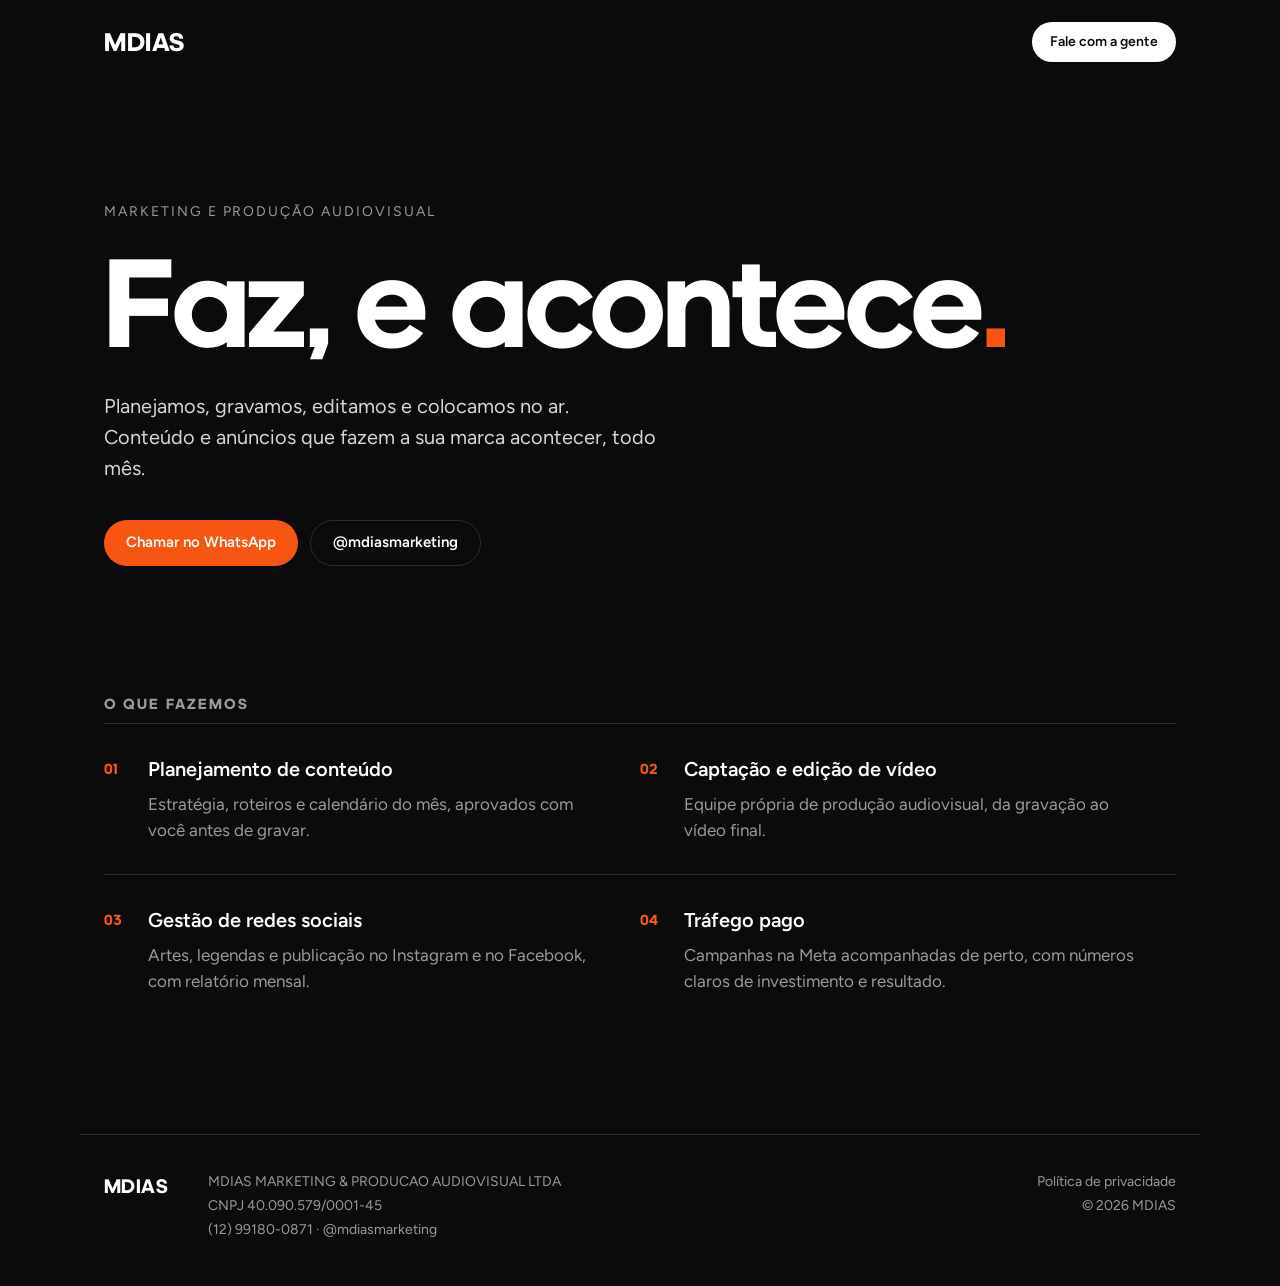
==== index.html @ f8f6e83b "Site institucional simples e política de privacidade Co-Authored-By: Claude Opus 5.5 <noreply@anthro" ====
<!doctype html>
<html lang="pt-BR">
<head>
<meta charset="utf-8">
<meta name="viewport" content="width=device-width, initial-scale=1">
<title>MDIAS · Marketing e produção audiovisual</title>
<meta name="description" content="MDIAS: marketing, produção de conteúdo, captação de vídeo e tráfego pago. Faz, e acontece.">
<meta property="og:title" content="MDIAS · Marketing e produção audiovisual">
<meta property="og:description" content="Faz, e acontece.">
<meta property="og:type" content="website">
<meta property="og:url" content="https://mdiasmarketing.com.br/">
<meta property="og:image" content="https://mdiasmarketing.com.br/icons/icon-512.png">
<meta name="theme-color" content="#0B0B0B">
<link rel="icon" type="image/png" sizes="32x32" href="/icons/favicon-32.png">
<link rel="apple-touch-icon" href="/icons/apple-touch-icon.png">
<link rel="preload" href="/fonts/adineue-bold.woff2" as="font" type="font/woff2" crossorigin>
<link rel="preconnect" href="https://fonts.googleapis.com">
<link rel="preconnect" href="https://fonts.gstatic.com" crossorigin>
<link rel="stylesheet" href="https://fonts.googleapis.com/css2?family=Figtree:wght@400;500;600&display=swap">
<link rel="stylesheet" href="/estilo.css">
<script type="application/ld+json">
{"@context":"https://schema.org","@type":"Organization","name":"MDIAS","legalName":"MDIAS MARKETING & PRODUCAO AUDIOVISUAL LTDA","taxID":"40.090.579/0001-45","url":"https://mdiasmarketing.com.br/","telephone":"+55-12-99180-0871","sameAs":["https://www.instagram.com/mdiasmarketing/"]}
</script>
</head>
<body>
<header class="topo">
  <a href="/" class="marca" aria-label="MDIAS, início">MDIAS</a>
  <a class="btn btn-claro" href="https://wa.me/5512991800871?text=Ol%C3%A1%2C%20vim%20pelo%20site%20da%20MDIAS." target="_blank" rel="noopener">Fale com a gente</a>
</header>

<main>
  <section class="hero">
    <p class="sobre">Marketing e produção audiovisual</p>
    <h1>Faz, e acontece<span class="ponto">.</span></h1>
    <p class="lead">Planejamos, gravamos, editamos e colocamos no ar. Conteúdo e anúncios que fazem a sua marca acontecer, todo mês.</p>
    <div class="acoes">
      <a class="btn btn-laranja" href="https://wa.me/5512991800871?text=Ol%C3%A1%2C%20vim%20pelo%20site%20da%20MDIAS." target="_blank" rel="noopener">Chamar no WhatsApp</a>
      <a class="btn btn-linha" href="https://www.instagram.com/mdiasmarketing/" target="_blank" rel="noopener">@mdiasmarketing</a>
    </div>
  </section>

  <section class="servicos" aria-labelledby="servicos-t">
    <h2 id="servicos-t">O que fazemos</h2>
    <ol>
      <li><span class="n">01</span><div><h3>Planejamento de conteúdo</h3><p>Estratégia, roteiros e calendário do mês, aprovados com você antes de gravar.</p></div></li>
      <li><span class="n">02</span><div><h3>Captação e edição de vídeo</h3><p>Equipe própria de produção audiovisual, da gravação ao vídeo final.</p></div></li>
      <li><span class="n">03</span><div><h3>Gestão de redes sociais</h3><p>Artes, legendas e publicação no Instagram e no Facebook, com relatório mensal.</p></div></li>
      <li><span class="n">04</span><div><h3>Tráfego pago</h3><p>Campanhas na Meta acompanhadas de perto, com números claros de investimento e resultado.</p></div></li>
    </ol>
  </section>
</main>

<footer class="rodape">
  <div class="rod-marca">MDIAS</div>
  <div class="rod-dados">
    <p>MDIAS MARKETING &amp; PRODUCAO AUDIOVISUAL LTDA</p>
    <p>CNPJ 40.090.579/0001-45</p>
    <p><a href="tel:+5512991800871">(12) 99180-0871</a> · <a href="https://www.instagram.com/mdiasmarketing/" target="_blank" rel="noopener">@mdiasmarketing</a></p>
  </div>
  <div class="rod-links"><a href="/privacidade">Política de privacidade</a><span>© <span id="ano">2026</span> MDIAS</span></div>
</footer>
<script>document.getElementById("ano").textContent = new Date().getFullYear();</script>
</body>
</html>
---- estilo.css ----
@font-face { font-family: "Adineue PRO"; src: url(/fonts/adineue-bold.woff2) format("woff2"); font-weight: 700; font-display: swap; }
@font-face { font-family: "Adineue PRO"; src: url(/fonts/adineue-regular.woff2) format("woff2"); font-weight: 400; font-display: swap; }
:root { --preto: #0B0B0B; --branco: #FFFFFF; --laranja: #F65612; --cinza: #9A9A9A; --linha: rgba(255,255,255,.14); --max: 1120px; }
* { box-sizing: border-box; }
html { -webkit-text-size-adjust: 100%; }
body { margin: 0; background: var(--preto); color: var(--branco); font-family: Figtree, system-ui, -apple-system, "Segoe UI", sans-serif; font-size: 17px; line-height: 1.55; -webkit-font-smoothing: antialiased; }
a { color: inherit; }
.topo, main, .rodape { max-width: var(--max); margin: 0 auto; padding-left: 24px; padding-right: 24px; }
.topo { display: flex; align-items: center; justify-content: space-between; gap: 16px; padding-top: 22px; padding-bottom: 22px; }
.marca, .rod-marca { font-family: "Adineue PRO", Figtree, sans-serif; font-weight: 700; font-size: 26px; letter-spacing: .02em; text-decoration: none; }
.btn { display: inline-flex; align-items: center; justify-content: center; min-height: 46px; padding: 0 22px; border-radius: 99px; font-weight: 600; font-size: 15px; text-decoration: none; white-space: nowrap; transition: transform .15s ease, background .15s ease, border-color .15s ease; }
.btn:hover { transform: translateY(-1px); }
.btn:focus-visible { outline: 2px solid var(--laranja); outline-offset: 3px; }
.btn-laranja { background: var(--laranja); color: var(--branco); }
.btn-laranja:hover { background: #ff6a2b; }
.btn-linha { border: 1px solid var(--linha); }
.btn-linha:hover { border-color: var(--branco); }
.btn-claro { background: var(--branco); color: var(--preto); min-height: 40px; padding: 0 18px; font-size: 14px; }
.hero { padding: 13vh 0 14vh; }
.sobre { margin: 0 0 18px; color: var(--cinza); font-size: 14px; letter-spacing: .14em; text-transform: uppercase; }
h1 { margin: 0; font-family: "Adineue PRO", Figtree, sans-serif; font-weight: 700; font-size: clamp(48px, 10vw, 128px); line-height: .95; letter-spacing: -.01em; }
.ponto { color: var(--laranja); }
.lead { max-width: 560px; margin: 28px 0 36px; color: #D6D6D6; font-size: clamp(17px, 2vw, 20px); }
.acoes { display: flex; gap: 12px; flex-wrap: wrap; }
.servicos { padding: 0 0 110px; }
.servicos h2 { margin: 0 0 8px; font-family: "Adineue PRO", Figtree, sans-serif; font-weight: 700; font-size: 15px; letter-spacing: .14em; text-transform: uppercase; color: var(--cinza); }
.servicos ol { list-style: none; margin: 0; padding: 0; display: grid; grid-template-columns: repeat(2, 1fr); }
.servicos li { display: flex; gap: 18px; padding: 30px 28px 30px 0; border-top: 1px solid var(--linha); }
.n { flex: none; width: 26px; color: var(--laranja); font-family: "Adineue PRO", Figtree, sans-serif; font-weight: 700; font-size: 15px; padding-top: 3px; }
.servicos h3 { margin: 0 0 6px; font-size: 20px; font-weight: 600; }
.servicos p { margin: 0; color: var(--cinza); }
.rodape { display: grid; grid-template-columns: auto 1fr auto; gap: 24px 40px; align-items: start; padding-top: 36px; padding-bottom: 44px; border-top: 1px solid var(--linha); font-size: 14px; color: var(--cinza); }
.rod-marca { color: var(--branco); font-size: 20px; }
.rod-dados p { margin: 0 0 2px; }
.rod-dados a, .rod-links a { text-decoration: none; }
.rod-dados a:hover, .rod-links a:hover { color: var(--branco); }
.rod-links { display: flex; flex-direction: column; align-items: flex-end; gap: 2px; }
/* página de texto (privacidade) */
.texto { max-width: 720px; padding: 48px 0 96px; }
.texto h1 { font-size: clamp(36px, 6vw, 56px); margin-bottom: 8px; }
.texto .data { color: var(--cinza); font-size: 14px; margin: 0 0 32px; }
.texto h2 { font-size: 19px; font-weight: 600; margin: 36px 0 8px; }
.texto p, .texto li { color: #D6D6D6; }
.texto ul { padding-left: 20px; }
@media (max-width: 760px) {
  .servicos ol { grid-template-columns: 1fr; }
  .servicos li { padding-right: 0; }
  .rodape { grid-template-columns: 1fr; }
  .rod-links { align-items: flex-start; }
  .rodape { font-size: 13px; }
  .topo, main, .rodape { padding-left: 16px; padding-right: 16px; }
  .hero { padding: 9vh 0 11vh; }
}
@media (prefers-reduced-motion: reduce) { .btn { transition: none; } .btn:hover { transform: none; } }
b, strong { font-weight: 600; }
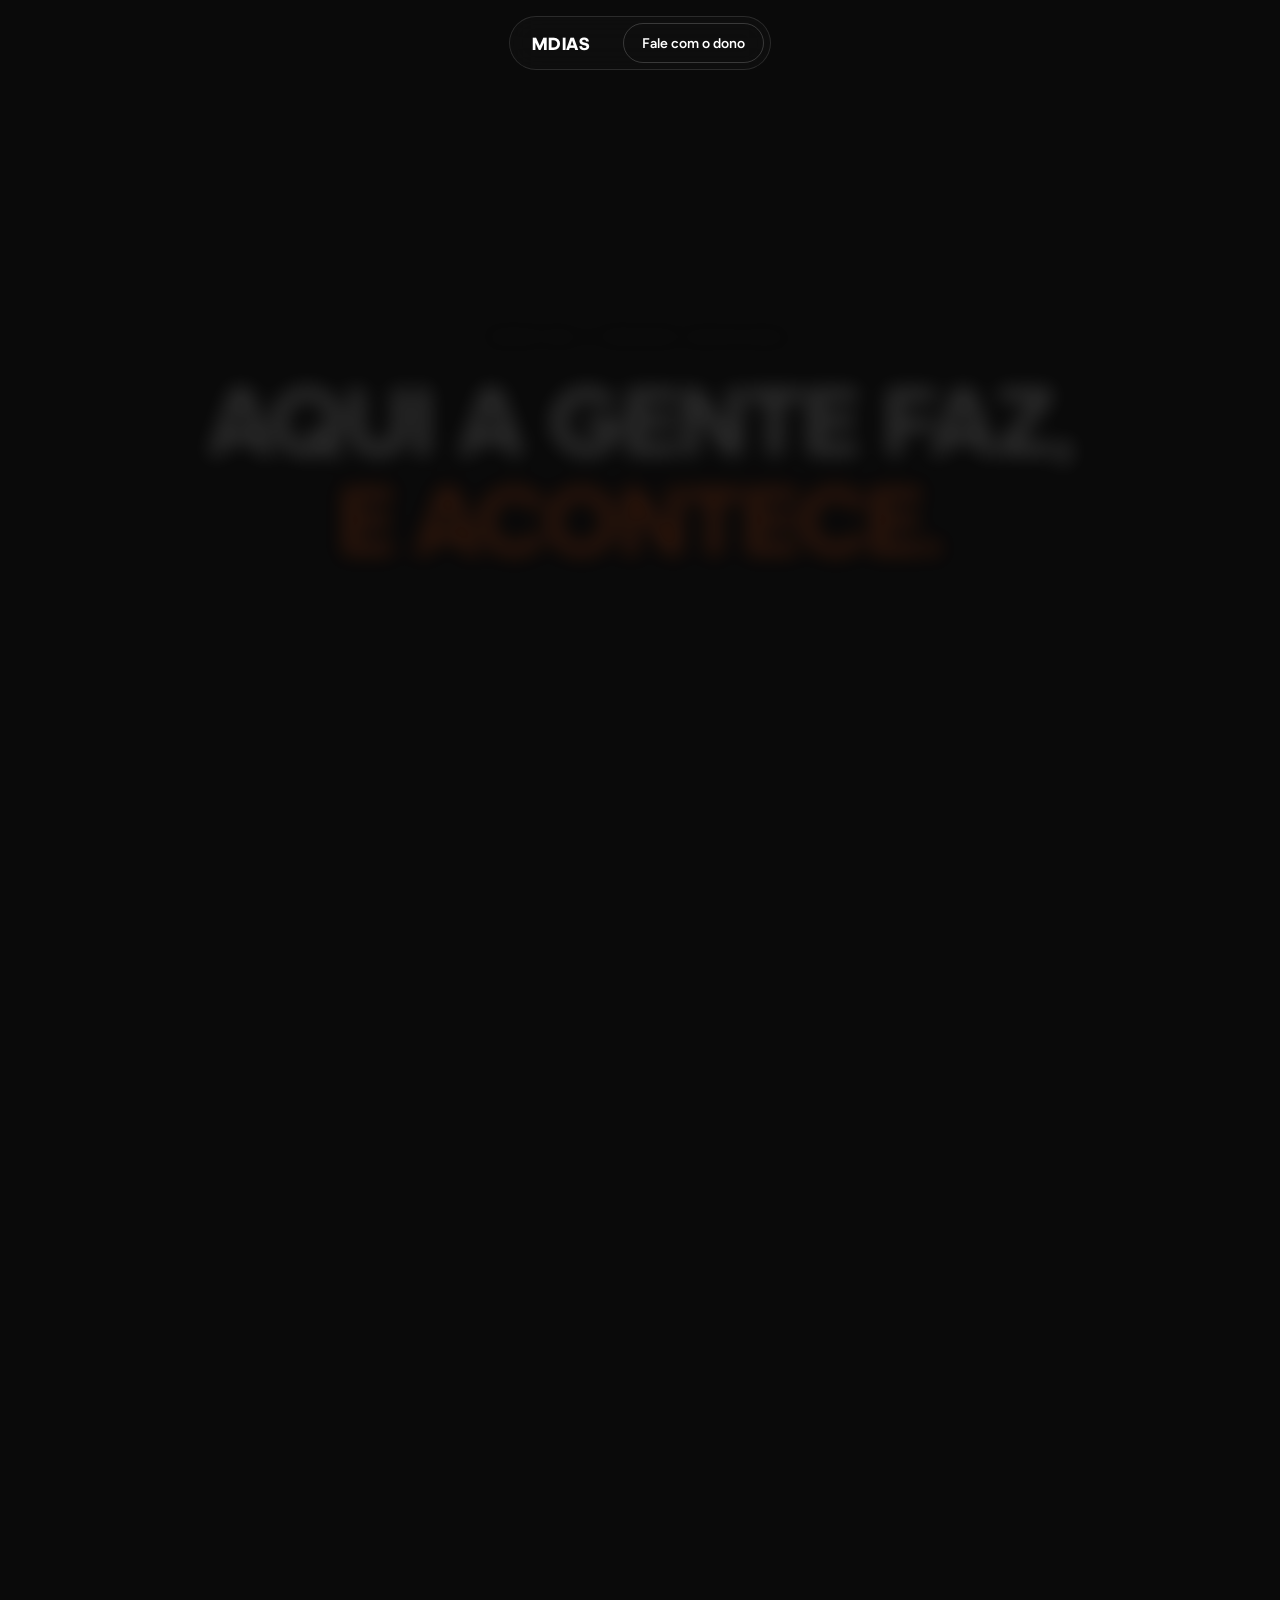
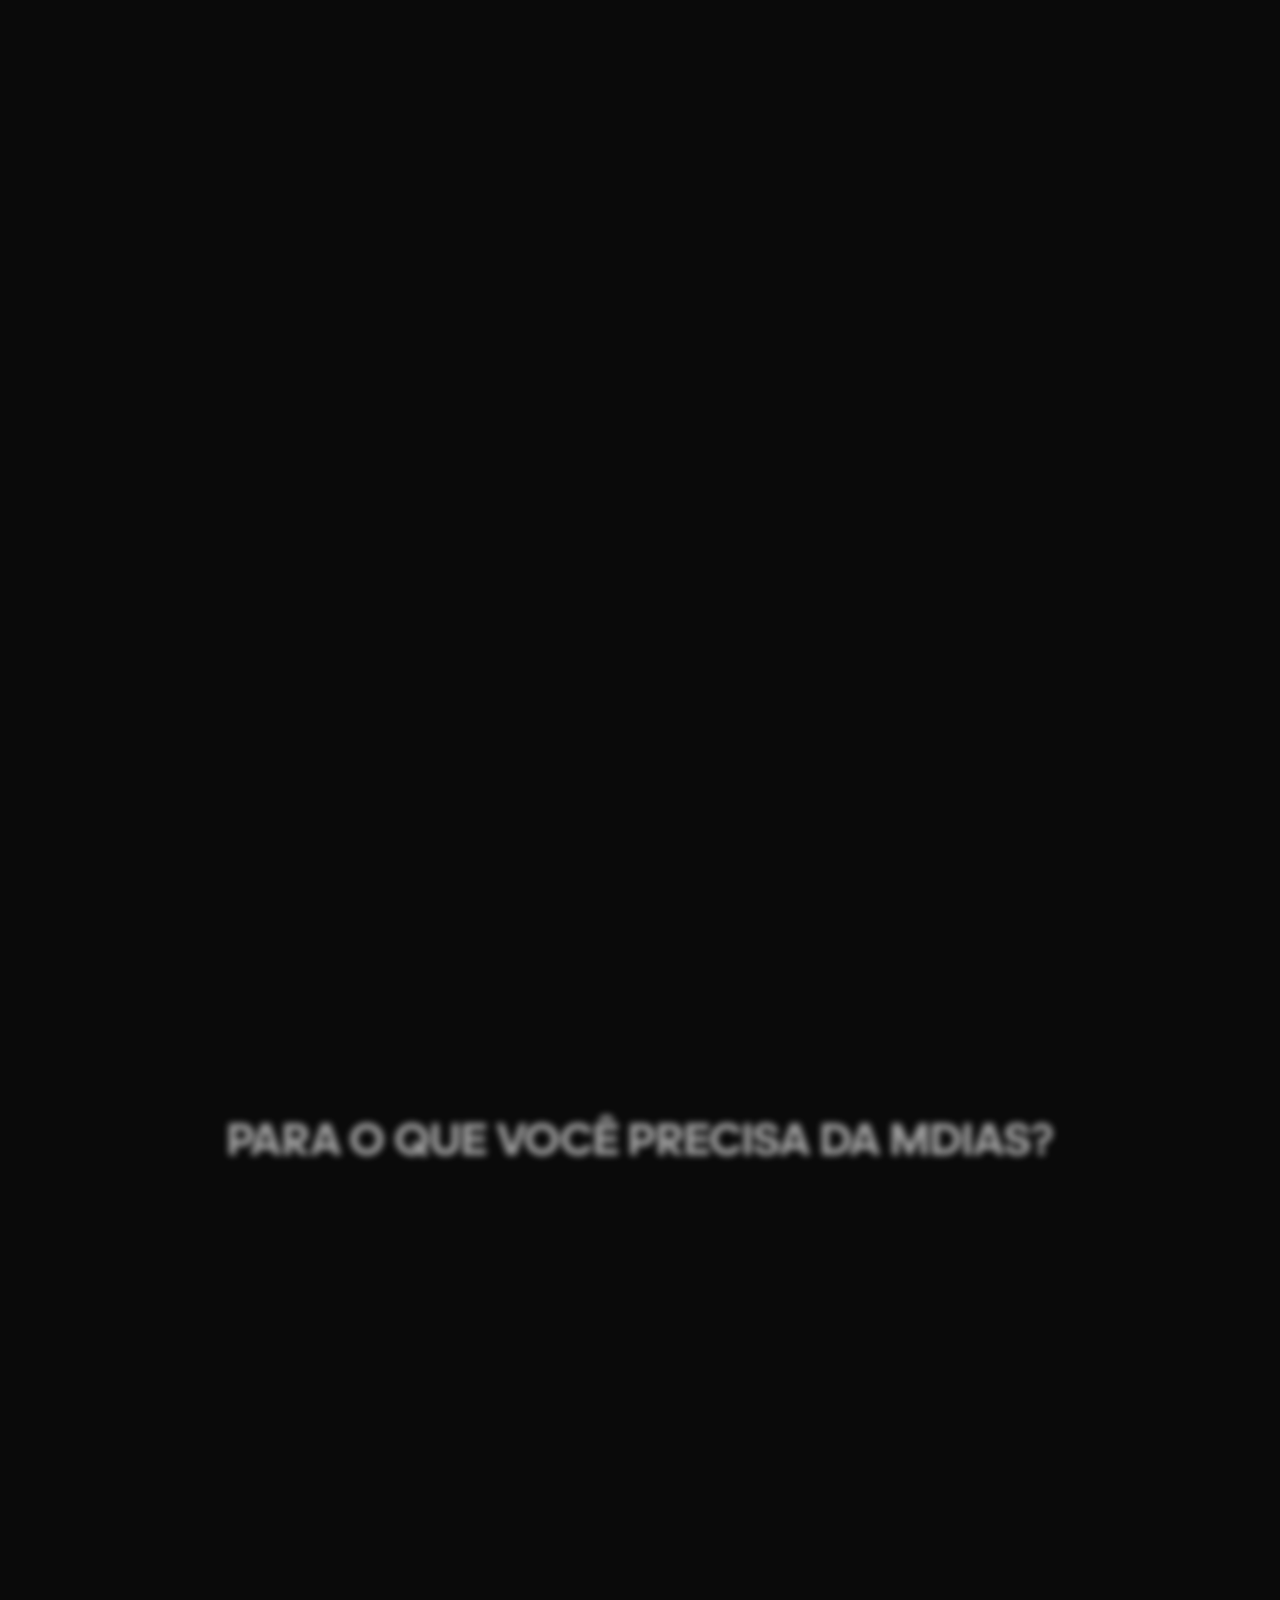
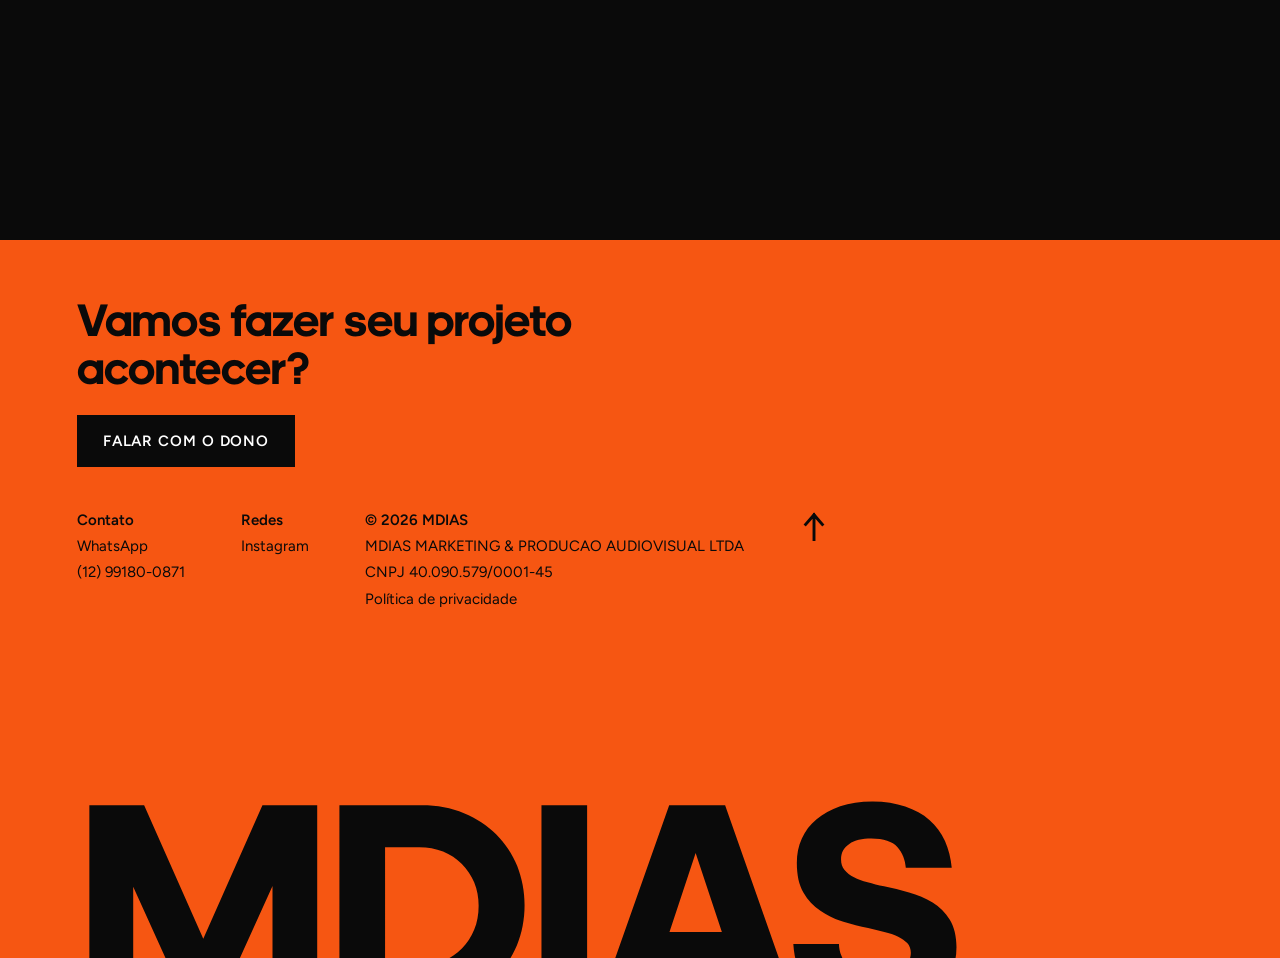
==== commit 06cb879f: "Site novo: abertura com rolagem, 8 serviços e página Gestão de Mídias Co-Authored-By: Claude Opus 5." ====
--- a/index.html
+++ b/index.html
@@ -4,61 +4,89 @@
 <meta charset="utf-8">
 <meta name="viewport" content="width=device-width, initial-scale=1">
 <title>MDIAS · Marketing e produção audiovisual</title>
-<meta name="description" content="MDIAS: marketing, produção de conteúdo, captação de vídeo e tráfego pago. Faz, e acontece.">
+<meta name="description" content="Aqui a gente faz, e acontece. Gestão de mídias, eventos, podcasts, marketing interno, design de marca, sites e consultoria.">
 <meta property="og:title" content="MDIAS · Marketing e produção audiovisual">
-<meta property="og:description" content="Faz, e acontece.">
+<meta property="og:description" content="Aqui a gente faz, e acontece. Gestão de mídias, eventos, podcasts, marketing interno, design de marca, sites e consultoria.">
 <meta property="og:type" content="website">
 <meta property="og:url" content="https://mdiasmarketing.com.br/">
 <meta property="og:image" content="https://mdiasmarketing.com.br/icons/icon-512.png">
-<meta name="theme-color" content="#0B0B0B">
+<meta name="theme-color" content="#0A0A0A">
 <link rel="icon" type="image/png" sizes="32x32" href="/icons/favicon-32.png">
 <link rel="apple-touch-icon" href="/icons/apple-touch-icon.png">
 <link rel="preload" href="/fonts/adineue-bold.woff2" as="font" type="font/woff2" crossorigin>
 <link rel="preconnect" href="https://fonts.googleapis.com">
 <link rel="preconnect" href="https://fonts.gstatic.com" crossorigin>
-<link rel="stylesheet" href="https://fonts.googleapis.com/css2?family=Figtree:wght@400;500;600&display=swap">
-<link rel="stylesheet" href="/estilo.css">
-<script type="application/ld+json">
-{"@context":"https://schema.org","@type":"Organization","name":"MDIAS","legalName":"MDIAS MARKETING & PRODUCAO AUDIOVISUAL LTDA","taxID":"40.090.579/0001-45","url":"https://mdiasmarketing.com.br/","telephone":"+55-12-99180-0871","sameAs":["https://www.instagram.com/mdiasmarketing/"]}
+<link rel="stylesheet" href="https://fonts.googleapis.com/css2?family=Figtree:wght@400;500;600&family=JetBrains+Mono:wght@400;500&display=swap">
+<link rel="stylesheet" href="/site.css">
+<script type="application/ld+json">{"@context":"https://schema.org","@type":"Organization","name":"MDIAS","legalName":"MDIAS MARKETING & PRODUCAO AUDIOVISUAL LTDA","taxID":"40.090.579/0001-45","url":"https://mdiasmarketing.com.br/","telephone":"+55-12-99180-0871","sameAs":["https://www.instagram.com/mdiasmarketing/"]}</script>
+</head>
+<body><header class="topo"><nav aria-label="Principal"><a class="marca" href="/">MDIAS</a><a class="pill" href="https://wa.me/5512991800871" target="_blank" rel="noopener">Fale com o dono</a></nav></header>
+<main>
+<section class="palco" id="palco" style="height: 460vh">
+<div class="palco-tela" id="inicio">
+<div class="cena" id="cenaA">
+<p class="mono" style="margin: 0 0 28px; color: var(--cinza)" data-eye>Marketing e produção audiovisual</p>
+<h1 class="titulo-abre display"><span class="linha1"><span class="anim" data-t>AQUI</span><span class="anim" data-t>A</span><span class="anim" data-t>GENTE</span><span class="anim" data-t>FAZ,</span></span><span class="linha2 laranja" id="acontece">E ACONTECE.</span></h1>
+<span class="role mono" id="role">Role ↓</span>
+</div>
+<div class="cena" id="cenaB" style="opacity: 0" aria-hidden="false">
+<p class="frase display"><span class="anim" data-w>VOCÊ</span><span class="anim" data-w>ESTÁ</span><span class="anim" data-w>CANSADO</span><span class="anim" data-w>DE</span><span class="anim" data-w>AGÊNCIAS</span><span class="anim" data-w>E</span><span class="anim" data-w>PROFISSIONAIS</span><span class="anim" data-w>DE</span><span class="anim" data-w>MARKETING...</span><span class="anim" data-w>PORQUE</span><span class="anim" data-w>NUNCA</span><span class="anim" data-w>TRABALHOU</span><span class="anim" data-w>COM</span><span class="anim laranja" data-w>A</span><span class="anim laranja" data-w>MDIAS.</span></p>
+</div>
+</div>
+</section>
+<section class="secao" id="caminhos">
+<h2 class="display" id="titCaminhos">PARA O QUE VOCÊ PRECISA DA MDIAS?</h2>
+<nav class="grade" aria-label="Serviços da MDIAS">
+<a class="card" data-card href="/gestao/"><span class="card-topo"><svg class="ic" viewBox="0 0 24 24" fill="none" stroke="currentColor" stroke-width="1.7" stroke-linecap="round" stroke-linejoin="round" aria-hidden="true"><path d="M4 5h16v11H4z M8 20h8 M12 16v4 M8 9h5 M8 12h8"/></svg><span class="seta" aria-hidden="true">→</span></span><span class="nome">Gestão de Mídias</span><span class="desc">O jeito MDias de fazer o seu digital: criação de conteúdo, produção audiovisual e tráfego pago.</span></a>
+<a class="card" data-card href="https://wa.me/5512991800871?text=Ol%C3%A1%2C%20vim%20pelo%20site%20da%20MDIAS%20e%20quero%20saber%20de%20Eventos." target="_blank" rel="noopener"><span class="card-topo"><svg class="ic" viewBox="0 0 24 24" fill="none" stroke="currentColor" stroke-width="1.7" stroke-linecap="round" stroke-linejoin="round" aria-hidden="true"><path d="M4 6h16v14H4z M4 10h16 M8 3v4 M16 3v4"/></svg><span class="seta" aria-hidden="true">→</span></span><span class="nome">Eventos</span><span class="desc">O seu evento precisa estar online: conteúdo em tempo real, transmissão ao vivo e muito mais.</span></a>
+<a class="card" data-card href="https://wa.me/5512991800871?text=Ol%C3%A1%2C%20vim%20pelo%20site%20da%20MDIAS%20e%20quero%20saber%20de%20Podcasts." target="_blank" rel="noopener"><span class="card-topo"><svg class="ic" viewBox="0 0 24 24" fill="none" stroke="currentColor" stroke-width="1.7" stroke-linecap="round" stroke-linejoin="round" aria-hidden="true"><path d="M12 3a3 3 0 0 1 3 3v5a3 3 0 0 1-6 0V6a3 3 0 0 1 3-3z M5 11a7 7 0 0 0 14 0 M12 18v3 M9 21h6"/></svg><span class="seta" aria-hidden="true">→</span></span><span class="nome">Podcasts</span><span class="desc">Estrutura completa para o seu podcast, no nosso estúdio ou externo.</span></a>
+<a class="card" data-card href="https://wa.me/5512991800871?text=Ol%C3%A1%2C%20vim%20pelo%20site%20da%20MDIAS%20e%20quero%20saber%20de%20Marketing%20Interno." target="_blank" rel="noopener"><span class="card-topo"><svg class="ic" viewBox="0 0 24 24" fill="none" stroke="currentColor" stroke-width="1.7" stroke-linecap="round" stroke-linejoin="round" aria-hidden="true"><path d="M3 21h18 M5 21V8l7-4 7 4v13 M9 21v-6h6v6"/></svg><span class="seta" aria-hidden="true">→</span></span><span class="nome">Marketing Interno</span><span class="desc">Construa seu departamento de marketing com quem já validou processos e estrutura para centenas de clientes.</span></a>
+<a class="card" data-card href="https://wa.me/5512991800871?text=Ol%C3%A1%2C%20vim%20pelo%20site%20da%20MDIAS%20e%20quero%20saber%20de%20Design%20de%20Marca." target="_blank" rel="noopener"><span class="card-topo"><svg class="ic" viewBox="0 0 24 24" fill="none" stroke="currentColor" stroke-width="1.7" stroke-linecap="round" stroke-linejoin="round" aria-hidden="true"><path d="M12 3l7 4v6c0 4-3 7-7 8-4-1-7-4-7-8V7z"/></svg><span class="seta" aria-hidden="true">→</span></span><span class="nome">Design de Marca</span><span class="desc">Construa a identidade visual e o posicionamento da sua marca.</span></a>
+<a class="card" data-card href="https://wa.me/5512991800871?text=Ol%C3%A1%2C%20vim%20pelo%20site%20da%20MDIAS%20e%20quero%20saber%20de%20Site." target="_blank" rel="noopener"><span class="card-topo"><svg class="ic" viewBox="0 0 24 24" fill="none" stroke="currentColor" stroke-width="1.7" stroke-linecap="round" stroke-linejoin="round" aria-hidden="true"><path d="M3 5h18v14H3z M3 9h18"/></svg><span class="seta" aria-hidden="true">→</span></span><span class="nome">Site</span><span class="desc">Seu site de forma rápida, simples e eficaz, em parceria com a Onni Sites.</span></a>
+<a class="card" data-card href="https://wa.me/5512991800871?text=Ol%C3%A1%2C%20vim%20pelo%20site%20da%20MDIAS%20e%20quero%20saber%20de%20Consultoria%20%26%20Treinamento." target="_blank" rel="noopener"><span class="card-topo"><svg class="ic" viewBox="0 0 24 24" fill="none" stroke="currentColor" stroke-width="1.7" stroke-linecap="round" stroke-linejoin="round" aria-hidden="true"><path d="M4 10l8-5 8 5-8 5z M8 12.5V17c2 1.5 6 1.5 8 0v-4.5 M20 10v5"/></svg><span class="seta" aria-hidden="true">→</span></span><span class="nome">Consultoria &amp; Treinamento</span><span class="desc">Tenha a visão da MDias no seu negócio e treine seu time de marketing.</span></a>
+<a class="card" data-card href="https://wa.me/5512991800871?text=Ol%C3%A1%2C%20vim%20pelo%20site%20da%20MDIAS%20e%20quero%20saber%20de%20Sob%20Medida." target="_blank" rel="noopener"><span class="card-topo"><svg class="ic" viewBox="0 0 24 24" fill="none" stroke="currentColor" stroke-width="1.7" stroke-linecap="round" stroke-linejoin="round" aria-hidden="true"><path d="M4 20l4-1 11-11-3-3L5 16z M14 6l3 3"/></svg><span class="seta" aria-hidden="true">→</span></span><span class="nome">Sob Medida</span><span class="desc">Tem um projeto que depende de comunicação? Conte pra gente como podemos ajudar.</span></a>
+</nav>
+</section>
+</main>
+<footer class="rod" id="rodape">
+<div class="rod-topo">
+<div class="rod-chama"><p class="display">Vamos fazer seu projeto acontecer?</p><a class="cta" href="https://wa.me/5512991800871?text=Ol%C3%A1%2C%20vim%20pelo%20site%20da%20MDIAS." target="_blank" rel="noopener">Falar com o dono</a></div>
+<div class="rod-cols">
+<div><b>Contato</b><a href="https://wa.me/5512991800871" target="_blank" rel="noopener">WhatsApp</a><a href="tel:+5512991800871">(12) 99180-0871</a></div>
+<div><b>Redes</b><a href="https://www.instagram.com/mdiasmarketing/" target="_blank" rel="noopener">Instagram</a></div>
+<div><b>© <span data-ano>2026</span> MDIAS</b><span>MDIAS MARKETING &amp; PRODUCAO AUDIOVISUAL LTDA</span><span>CNPJ 40.090.579/0001-45</span><a href="/privacidade">Política de privacidade</a></div>
+<a class="rod-topo-seta" href="#inicio" aria-label="Voltar ao topo">↑</a>
+</div>
+</div>
+<p class="rod-marca display" aria-hidden="true" data-rodmarca>MDIAS</p>
+</footer>
+<script src="/site.js"></script>
+<script>
+(function () {
+  var U = MDIAS_ANIM.util, seg = U.seg, ease = U.ease;
+  var $ = function (s) { return document.querySelector(s); }, $$ = function (s) { return Array.prototype.slice.call(document.querySelectorAll(s)); };
+  var tit = $$("[data-t]"), eye = $("[data-eye]"), ac = $("#acontece"), role = $("#role"), A = $("#cenaA"), B = $("#cenaB");
+  var ws = $$("[data-w]"), titC = $("#titCaminhos"), cards = $$("[data-card]"), marca = $("[data-rodmarca]");
+  $$("[data-ano]").forEach(function (e) { e.textContent = new Date().getFullYear(); });
+  MDIAS_ANIM({
+    medidas: { p: { el: $("#palco"), tipo: "palco" }, pc: { el: $("#caminhos"), tipo: "entra" }, pf: { el: $("#rodape"), tipo: "rodape" } },
+    desenhar: function (e) {
+      var p = e.p;
+      tit.forEach(function (el, i) { U.surge(el, ease(seg(e.intro, 0.08 + i * 0.12, 0.5 + i * 0.12))); });
+      eye.style.opacity = ease(seg(e.intro, 0, 0.4));
+      var k = ease(seg(p, 0.02, 0.16)); U.surge(ac, k);
+      role.style.opacity = (1 - seg(p, 0, 0.03)) * ease(seg(e.intro, 0.7, 1));
+      U.some(A, ease(seg(p, 0.22, 0.32))); A.style.pointerEvents = p > 0.27 ? "none" : "auto";
+      var entB = ease(seg(p, 0.28, 0.36)), saiB = ease(seg(p, 0.9, 1));
+      U.some(B, saiB); B.style.opacity = entB * (1 - saiB);
+      var ini = 0.32, fim = 0.78, passo = (fim - ini) / ws.length;
+      ws.forEach(function (el, i) { var q = ease(seg(p, ini + i * passo, ini + (i + 1.6) * passo)); el.style.opacity = 0.1 + 0.9 * q; el.style.transform = "translateY(" + ((1 - q) * 0.22) + "em)"; el.style.filter = U.menosMovimento || q >= 1 ? "none" : "blur(" + ((1 - q) * 8) + "px)"; });
+      U.surge(titC, ease(seg(e.pc, 0.15, 0.45)));
+      cards.forEach(function (el, i) { U.surgePx(el, ease(seg(e.pc, 0.3 + i * 0.05, 0.55 + i * 0.05)), 24, 8); });
+      marca.style.transform = "translateY(" + (40 - 34 * ease(e.pf)) + "%)";
+    }
+  });
+})();
 </script>
-</head>
-<body>
-<header class="topo">
-  <a href="/" class="marca" aria-label="MDIAS, início">MDIAS</a>
-  <a class="btn btn-claro" href="https://wa.me/5512991800871?text=Ol%C3%A1%2C%20vim%20pelo%20site%20da%20MDIAS." target="_blank" rel="noopener">Fale com a gente</a>
-</header>
-
-<main>
-  <section class="hero">
-    <p class="sobre">Marketing e produção audiovisual</p>
-    <h1>Faz, e acontece<span class="ponto">.</span></h1>
-    <p class="lead">Planejamos, gravamos, editamos e colocamos no ar. Conteúdo e anúncios que fazem a sua marca acontecer, todo mês.</p>
-    <div class="acoes">
-      <a class="btn btn-laranja" href="https://wa.me/5512991800871?text=Ol%C3%A1%2C%20vim%20pelo%20site%20da%20MDIAS." target="_blank" rel="noopener">Chamar no WhatsApp</a>
-      <a class="btn btn-linha" href="https://www.instagram.com/mdiasmarketing/" target="_blank" rel="noopener">@mdiasmarketing</a>
-    </div>
-  </section>
-
-  <section class="servicos" aria-labelledby="servicos-t">
-    <h2 id="servicos-t">O que fazemos</h2>
-    <ol>
-      <li><span class="n">01</span><div><h3>Planejamento de conteúdo</h3><p>Estratégia, roteiros e calendário do mês, aprovados com você antes de gravar.</p></div></li>
-      <li><span class="n">02</span><div><h3>Captação e edição de vídeo</h3><p>Equipe própria de produção audiovisual, da gravação ao vídeo final.</p></div></li>
-      <li><span class="n">03</span><div><h3>Gestão de redes sociais</h3><p>Artes, legendas e publicação no Instagram e no Facebook, com relatório mensal.</p></div></li>
-      <li><span class="n">04</span><div><h3>Tráfego pago</h3><p>Campanhas na Meta acompanhadas de perto, com números claros de investimento e resultado.</p></div></li>
-    </ol>
-  </section>
-</main>
-
-<footer class="rodape">
-  <div class="rod-marca">MDIAS</div>
-  <div class="rod-dados">
-    <p>MDIAS MARKETING &amp; PRODUCAO AUDIOVISUAL LTDA</p>
-    <p>CNPJ 40.090.579/0001-45</p>
-    <p><a href="tel:+5512991800871">(12) 99180-0871</a> · <a href="https://www.instagram.com/mdiasmarketing/" target="_blank" rel="noopener">@mdiasmarketing</a></p>
-  </div>
-  <div class="rod-links"><a href="/privacidade">Política de privacidade</a><span>© <span id="ano">2026</span> MDIAS</span></div>
-</footer>
-<script>document.getElementById("ano").textContent = new Date().getFullYear();</script>
 </body>
 </html>
--- a/site.css
+++ b/site.css
@@ -0,0 +1,85 @@
+@font-face { font-family: "Adineue PRO"; src: url(/fonts/adineue-bold.woff2) format("woff2"); font-weight: 700; font-display: swap; }
+:root { --preto: #0A0A0A; --branco: #FFFFFF; --laranja: #F65612; --cinza: #8C8C8C; --cinza-claro: #A6A6A6; --linha: rgba(255,255,255,0.12); }
+* { box-sizing: border-box; }
+html { -webkit-text-size-adjust: 100%; }
+body { margin: 0; background: var(--preto); color: var(--branco); font-family: Figtree, system-ui, -apple-system, "Segoe UI", sans-serif; -webkit-font-smoothing: antialiased; overflow-x: clip; }
+a { color: inherit; }
+b, strong { font-weight: 600; }
+.display { font-family: "Adineue PRO", Figtree, sans-serif; font-weight: 700; }
+.mono { font-family: "JetBrains Mono", ui-monospace, monospace; font-size: 12px; letter-spacing: 0.24em; text-transform: uppercase; }
+.laranja { color: var(--laranja); }
+.anim { display: inline-block; will-change: transform, opacity, filter; }
+
+/* menu em pílula */
+.topo { position: fixed; top: 16px; left: 0; right: 0; z-index: 10; display: flex; justify-content: center; padding: 0 16px; pointer-events: none; }
+.topo nav { pointer-events: auto; display: flex; align-items: center; gap: clamp(12px, 3vw, 32px); padding: 6px 6px 6px 22px; border: 1px solid var(--linha); border-radius: 999px; background: rgba(16,16,16,0.7); -webkit-backdrop-filter: blur(14px); backdrop-filter: blur(14px); }
+.topo .marca { font-family: "Adineue PRO", Figtree, sans-serif; font-weight: 700; font-size: 18px; letter-spacing: 0.04em; text-decoration: none; }
+.topo .voltar { font-size: 14px; font-weight: 500; color: var(--cinza); text-decoration: none; white-space: nowrap; transition: color .3s ease; }
+.topo .voltar:hover { color: var(--laranja); }
+.pill { display: inline-flex; align-items: center; min-height: 40px; padding: 0 18px; border: 1px solid rgba(255,255,255,0.18); border-radius: 999px; font-size: 14px; font-weight: 600; text-decoration: none; white-space: nowrap; transition: background .3s ease, color .3s ease; }
+.pill:hover { background: var(--branco); color: var(--preto); }
+a:focus-visible { outline: 2px solid var(--laranja); outline-offset: 3px; }
+
+/* palco: uma tela parada, as cenas trocam no mesmo lugar */
+.palco { position: relative; }
+.palco-tela { position: sticky; top: 0; height: 100vh; height: 100svh; overflow: hidden; }
+.cena { position: absolute; inset: 0; display: flex; flex-direction: column; align-items: center; justify-content: center; padding: 96px clamp(16px, 5vw, 80px); text-align: center; will-change: transform, opacity, filter; }
+.role { position: absolute; left: 50%; bottom: 28px; transform: translateX(-50%); color: var(--cinza); font-size: 11px; }
+.titulo-abre { margin: 0; line-height: 1; letter-spacing: -0.01em; font-size: clamp(40px, 8.2vw, 128px); }
+.titulo-abre .linha1 { display: flex; justify-content: center; column-gap: .24em; white-space: nowrap; }
+.titulo-abre .linha2 { display: block; }
+.frase { margin: 0; max-width: 1180px; line-height: 1.06; font-size: clamp(30px, 5vw, 76px); display: flex; flex-wrap: wrap; justify-content: center; column-gap: .26em; }
+
+/* seções que sobem normalmente */
+.secao { min-height: 100vh; display: flex; flex-direction: column; align-items: center; justify-content: center; gap: 36px; padding: 96px clamp(16px, 5vw, 80px) 120px; text-align: center; }
+.secao h2 { margin: 0; line-height: 1.05; font-size: clamp(28px, 3.6vw, 52px); }
+.grade { width: 100%; max-width: 1200px; display: grid; grid-template-columns: repeat(auto-fit, minmax(min(100%, 250px), 1fr)); gap: 12px; }
+.grade.tres { grid-template-columns: repeat(auto-fit, minmax(min(100%, 300px), 1fr)); }
+
+/* cartões */
+.card { display: flex; flex-direction: column; align-items: flex-start; gap: 10px; min-height: 196px; padding: 22px; border: 1px solid var(--linha); border-radius: 18px; text-align: left; text-decoration: none; transition: transform .4s cubic-bezier(.2,.8,.2,1), border-color .3s ease, box-shadow .3s ease, background .3s ease; }
+.card-topo { display: flex; width: 100%; align-items: center; justify-content: space-between; }
+.card .ic { width: 22px; height: 22px; color: var(--cinza); transition: color .3s ease; }
+.card .seta { color: #5A5A5A; transition: transform .3s ease, color .3s ease; }
+.card .nome { margin-top: 36px; max-width: 100%; font-size: 18px; font-weight: 600; line-height: 1.25; white-space: nowrap; overflow: hidden; text-overflow: ellipsis; }
+.card .desc { font-size: 14px; line-height: 1.5; color: var(--cinza); transition: color .3s ease; }
+a.card:hover { transform: translateY(-4px); border-color: var(--laranja); box-shadow: inset 0 0 0 1px var(--laranja); background: rgba(246,86,18,0.05); }
+a.card:hover .ic { color: var(--laranja); }
+a.card:hover .seta { transform: translateX(4px); color: var(--laranja); }
+a.card:hover .desc { color: #D9D9D9; }
+.card .num { color: var(--laranja); font-size: 12px; letter-spacing: .2em; }
+.card.info .nome { margin-top: 18px; font-size: 20px; white-space: normal; }
+.card.info .desc { font-size: 15px; line-height: 1.55; color: var(--cinza-claro); }
+
+/* linha do tempo do ciclo */
+.trilho { position: relative; width: 100%; height: 290px; overflow: hidden; }
+.trilho-faixa { position: absolute; top: 0; left: 0; width: 2560px; height: 290px; will-change: transform; }
+.trilho-base, .trilho-cheio { position: absolute; top: 47px; left: 160px; height: 1px; }
+.trilho-base { width: 2240px; background: rgba(255,255,255,0.14); }
+.trilho-cheio { width: 0; background: var(--laranja); }
+.passo { position: absolute; top: 0; width: 320px; padding: 0 28px; display: flex; flex-direction: column; align-items: center; text-align: center; }
+.passo .n { font-size: 12px; letter-spacing: .2em; color: #5C5C5C; }
+.passo .ponto { margin-top: 15px; width: 10px; height: 10px; border-radius: 50%; background: #3A3A3A; box-shadow: 0 0 0 6px var(--preto); }
+.passo .nm { margin-top: 26px; font-size: 24px; line-height: 1; white-space: nowrap; }
+.passo .ds { margin-top: 14px; font-size: 15px; line-height: 1.5; color: var(--cinza-claro); }
+
+/* rodapé laranja */
+.rod { position: relative; background: var(--laranja); color: var(--preto); padding: 56px clamp(16px, 6vw, 96px) 0; overflow: hidden; }
+.rod-topo { display: flex; flex-wrap: wrap; justify-content: space-between; gap: 40px 64px; }
+.rod-chama { flex: 1 1 360px; max-width: 620px; }
+.rod-chama p { margin: 0 0 22px; line-height: 1.05; font-size: clamp(30px, 3.6vw, 52px); }
+.rod a { text-decoration: none; }
+.rod a:hover { color: var(--branco); }
+.cta { display: inline-flex; align-items: center; min-height: 52px; padding: 0 26px; background: var(--preto); color: var(--branco); font-size: 15px; font-weight: 600; letter-spacing: .06em; text-transform: uppercase; transition: background .2s ease, color .2s ease; }
+.rod a.cta:hover { background: var(--branco); color: var(--preto); }
+.rod-cols { display: flex; flex-wrap: wrap; gap: 32px 56px; font-size: 15px; line-height: 1.75; }
+.rod-cols div { display: flex; flex-direction: column; }
+.rod-topo-seta { align-self: flex-start; font-size: 40px; line-height: 1; }
+.rod-marca { margin: 10vw 0 0; font-size: 23vw; line-height: .74; letter-spacing: -0.01em; white-space: nowrap; transform: translateY(40%); will-change: transform; }
+
+@media (max-width: 640px) {
+  .topo .voltar { display: none; }
+  .card { min-height: 0; }
+  .card .nome { margin-top: 22px; }
+}
+@media (prefers-reduced-motion: reduce) { html { scroll-behavior: auto; } }
